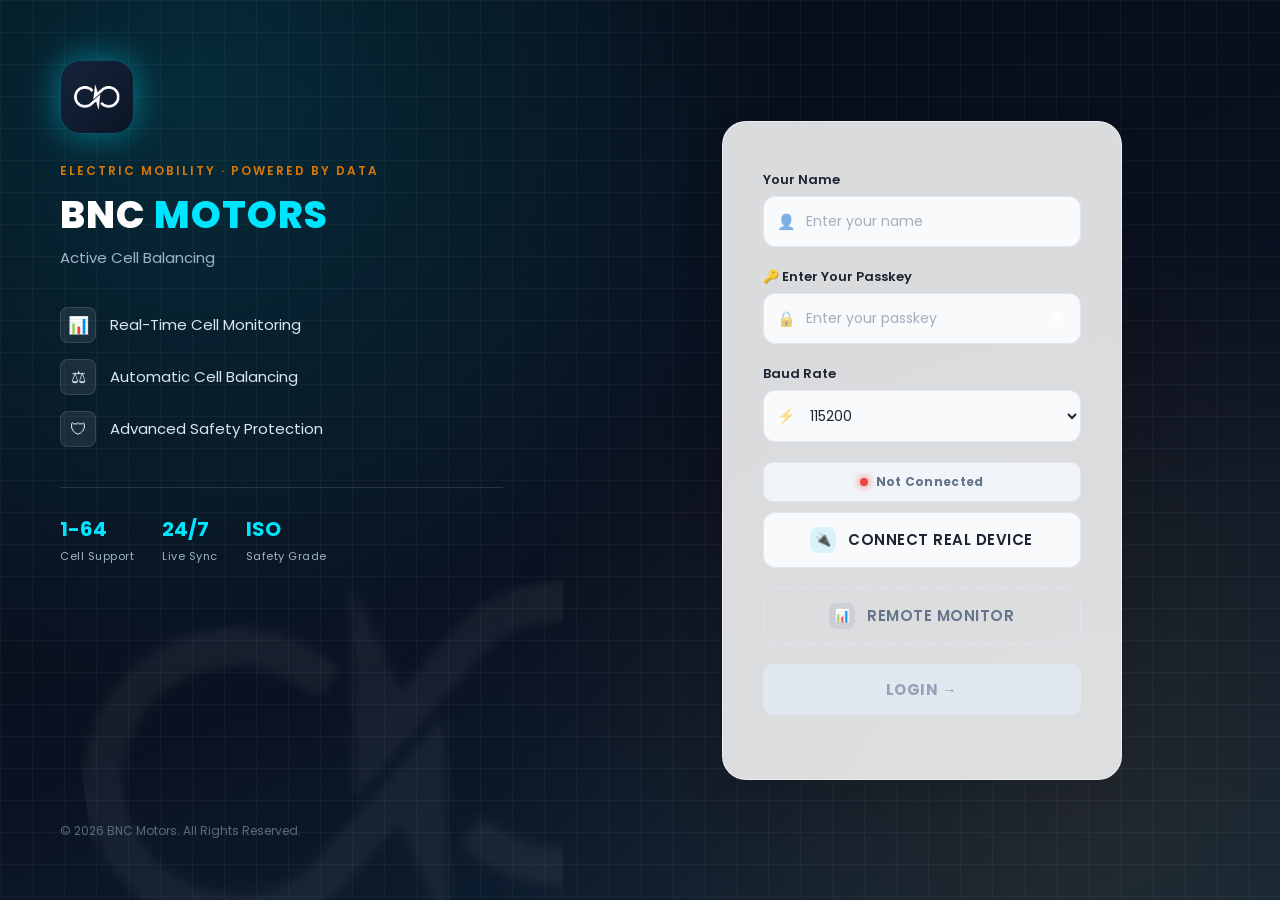
==== login.html @ 466d5163 "Add files via upload" ====
<!DOCTYPE html>
<html lang="en">

<head>

    <meta charset="UTF-8">
    <meta name="viewport" content="width=device-width, initial-scale=1.0">

    <title>BNC Motors | BMS Login</title>

    <link rel="icon" type="image/svg+xml" href="data:image/svg+xml,<svg xmlns='http://www.w3.org/2000/svg' viewBox='0 0 100 100'><circle cx='50' cy='50' r='50' fill='%230a1526'/><image href='[data-uri]' x='16' y='31' width='68' height='38.6'/></svg>">

    <link rel="stylesheet" href="login.css">

    <link rel="manifest" href="manifest.json">

    <link href="https://fonts.googleapis.com/css2?family=Poppins:wght@300;400;500;600;700;800&display=swap" rel="stylesheet">

</head>

<body>

<div class="top-toast" id="topToast"></div>

<div class="login-page">

    <!-- ================= BRAND PANEL ================= -->
    <div class="brand-panel">

        <!-- Watermark: real company logo, faint -->
        <img class="brand-watermark" src="bnc-logo.png" alt="">

        <div class="brand-content">

            <div class="brand-logo">
                <img src="bnc-logo.png" alt="BNC Motors logo">
            </div>

            <p class="brand-eyebrow">Electric Mobility · Powered by Data</p>

            <h1>BNC <span>MOTORS</span></h1>

            <p class="brand-tagline">Active Cell Balancing</p>

            <ul class="brand-features">

                <li><span>📊</span> Real-Time Cell Monitoring</li>

                <li><span>⚖</span> Automatic Cell Balancing</li>

                <li><span>🛡</span> Advanced Safety Protection</li>

            </ul>

            <div class="brand-stats">

                <div><strong>1-64</strong><small>Cell Support</small></div>

                <div><strong>24/7</strong><small>Live Sync</small></div>

                <div><strong>ISO</strong><small>Safety Grade</small></div>

            </div>

        </div>

        <p class="brand-footer">© 2026 BNC Motors. All Rights Reserved.</p>

    </div>

    <!-- ================= FORM PANEL ================= -->
    <div class="form-panel">

        <div class="login-box">


            <form id="loginForm">

                <!-- Owner Name -->

                <div class="input-box">

                    <label for="ownerName">Your Name</label>

                    <div class="field-wrap">

                        <span class="field-icon">👤</span>

                        <input
                            type="text"
                            id="ownerName"
                            placeholder="Enter your name"
                            autocomplete="name">

                    </div>

                </div>

                <!-- Passkey -->

                <div class="key-panel" id="keyPanel"></div>

                <!-- Must match the device's baud rate exactly — a mismatch
                     connects fine but delivers unreadable bytes -->

                <div class="input-box">

                    <label for="baudRate">Baud Rate</label>

                    <div class="field-wrap">

                        <span class="field-icon">⚡</span>

                        <select id="baudRate">
                            <option value="9600">9600</option>
                            <option value="19200">19200</option>
                            <option value="38400">38400</option>
                            <option value="57600">57600</option>
                            <option value="115200" selected>115200</option>
                            <option value="230400">230400</option>
                        </select>

                    </div>

                </div>

                <!-- USB Connection — status pill + separate action button,
                     matching the dashboard's Real Device indicator -->

                <div class="device-status" id="deviceStatus">
                    <span class="status-dot disconnected" id="usbDot"></span>
                    <span id="usbStatusLabel">Not Connected</span>
                </div>

                <button
                    type="button"
                    id="connectBtn"
                    class="connect-real-btn"
                    onclick="showConnectOverlay()">

                    <span class="btn-icon">🔌</span> CONNECT REAL DEVICE

                </button>

                <!-- No BMS device on hand — proceed with simulated
                     readings instead of a live connection -->
                <button
                    type="button"
                    id="automaticValuesBtn"
                    class="automatic-values-btn">

                    <span class="btn-icon">📊</span> REMOTE MONITOR

                </button>

                <!-- Login / Generate Button -->

                <button
                    type="submit"
                    id="loginBtn"
                    disabled>

                    LOGIN →

                </button>

            </form>

            <div id="message"></div>

        </div>

    </div>

</div>

<!-- ================= CONNECT DEVICE OVERLAY ================= -->
<div class="connect-overlay" id="connectOverlay">

    <div class="connect-box">

        <div class="connect-icon">
            <svg viewBox="0 0 64 64" width="34" height="34">
                <defs>
                    <linearGradient id="usbBody" x1="0" y1="0" x2="1" y2="1">
                        <stop offset="0%" stop-color="#cbd5e1"/>
                        <stop offset="100%" stop-color="#64748b"/>
                    </linearGradient>
                    <linearGradient id="usbCable" x1="0" y1="0" x2="1" y2="0">
                        <stop offset="0%" stop-color="#0f172a"/>
                        <stop offset="100%" stop-color="#1e293b"/>
                    </linearGradient>
                </defs>
                <rect x="2" y="27" width="14" height="10" rx="4" fill="url(#usbCable)"/>
                <rect x="12" y="20" width="50" height="24" rx="10" fill="url(#usbBody)"/>
                <rect x="22" y="27" width="10" height="10" rx="2" fill="#1e293b"/>
                <rect x="42" y="27" width="10" height="10" rx="2" fill="#1e293b"/>
            </svg>
        </div>

        <h3>Select Your BMS Device</h3>

        <p>A system dialog will list your available ports. Select your BMS device (or <strong>"Communications Port (COM1)"</strong>) and click <strong>Connect</strong>.</p>

        <button type="button" id="proceedConnectBtn" class="continue-btn">Continue →</button>

        <button type="button" class="connect-cancel" id="cancelConnectBtn">Cancel</button>

    </div>

</div>

<!-- ================= POST-LOGIN SPLASH ================= -->
<div class="splash-overlay" id="splashOverlay">

    <div class="splash-logo">
        <img src="bnc-logo.png" alt="BNC Motors logo">
    </div>

    <div class="splash-word">BNC <span>MOTORS</span></div>

    <p class="splash-sub">Loading your BMS dashboard…</p>

    <div class="splash-dots">
        <span></span><span></span><span></span>
    </div>

</div>

<script src="login.js"></script>

</body>

</html>
---- login.css ----
:root{

--bg:#eef2f8;
--surface:#ffffff;
--text:#1b2430;
--text-dim:#64748b;
--cyan:#0e7490;
--blue:#2f7dff;
--amber:#d97706;
--border:#e2e8f0;
--dark:#1b2430;

/* Brand panel (left half) — bright accents for its dark blue background */
--brand-accent:#00e5ff;
--brand-dim:#9fb3c8;

}

*{
margin:0;
padding:0;
box-sizing:border-box;
font-family:Poppins,sans-serif;
}

html,body{

height:100%;

}

.login-page{

display:flex;

min-height:100vh;

position:relative;

/* The dark engineering-grid backdrop now spans the ENTIRE page, not
   just the left half — the login card floats as a glass overlay on
   top of it instead of sitting over a plain gray void. */
background:
    radial-gradient(circle at 15% 10%,rgba(0,229,255,.14),transparent 45%),
    radial-gradient(circle at 85% 90%,rgba(217,119,6,.10),transparent 45%),
    linear-gradient(160deg,#060b16 0%,#0a1120 55%,#0d2438 100%);

}

.login-page::before{

content:"";

position:absolute;

inset:0;

background-image:linear-gradient(rgba(255,255,255,.035) 1px,transparent 1px),
                  linear-gradient(90deg,rgba(255,255,255,.035) 1px,transparent 1px);

background-size:32px 32px;

pointer-events:none;

}

/* ==========================================
   BRAND PANEL (LEFT)
========================================== */

.brand-panel{

flex:0 0 44%;

position:relative;

z-index:1;

overflow:hidden;

padding:60px;

display:flex;

flex-direction:column;

justify-content:space-between;

color:#ffffff;

}

.brand-watermark{

position:absolute;

width:640px;

height:auto;

right:-160px;

bottom:-40px;

opacity:.05;

transform:rotate(-8deg);

pointer-events:none;

object-fit:contain;

}

.brand-content{

position:relative;

z-index:1;

}

.brand-logo{

width:74px;

height:74px;

border-radius:20px;

background:linear-gradient(135deg,#16233a,#0a1526);

border:1px solid rgba(0,229,255,.25);

display:flex;

justify-content:center;

align-items:center;

margin-bottom:28px;

box-shadow:0 0 35px rgba(0,229,255,.45);

}

.brand-logo img{

width:46px;

height:auto;

object-fit:contain;

}

.brand-eyebrow{

color:var(--amber);

font-size:12px;

font-weight:600;

letter-spacing:2px;

text-transform:uppercase;

margin-bottom:14px;

}

.brand-content h1{

font-size:38px;

font-weight:800;

letter-spacing:1px;

margin-bottom:10px;

line-height:1.1;

color:#ffffff;

}

.brand-content h1 span{

color:var(--brand-accent);

}

.brand-tagline{

color:var(--brand-dim);

font-size:15px;

margin-bottom:38px;

}

.brand-features{

list-style:none;

margin-bottom:40px;

}

.brand-features li{

display:flex;

align-items:center;

gap:14px;

margin-bottom:16px;

font-size:15px;

color:#dbe6f2;

}

.brand-features li span{

width:36px;

height:36px;

border-radius:8px;

background:rgba(255,255,255,.08);

border:1px solid rgba(255,255,255,.12);

display:flex;

justify-content:center;

align-items:center;

font-size:17px;

flex-shrink:0;

}

.brand-stats{

display:flex;

gap:28px;

padding-top:26px;

border-top:1px solid rgba(255,255,255,.12);

}

.brand-stats div{

display:flex;

flex-direction:column;

}

.brand-stats strong{

font-size:20px;

color:var(--brand-accent);

font-weight:700;

}

.brand-stats small{

color:var(--brand-dim);

font-size:11px;

letter-spacing:.5px;

margin-top:4px;

}

.brand-footer{

position:relative;

z-index:1;

font-size:12px;

color:#5a6b80;

}

/* ==========================================
   FORM PANEL (RIGHT)
========================================== */

.form-panel{

flex:1;

position:relative;

z-index:1;

display:flex;

align-items:center;

justify-content:center;

padding:40px;

}

.login-box{

width:100%;

max-width:400px;

/* Semi-transparent white lets the grid subtly show through */
background:rgba(255,255,255,.85);

backdrop-filter:blur(16px);

-webkit-backdrop-filter:blur(16px);

padding:48px 40px;

border-radius:24px;

box-shadow:0 20px 40px rgba(0,0,0,.1);

border:1px solid rgba(255,255,255,.5);

animation:riseIn .5s ease;

}

@keyframes riseIn{

from{ opacity:0; transform:translateY(16px); }
to{ opacity:1; transform:translateY(0); }

}

.login-box h2{

color:var(--text);

font-size:27px;

font-weight:700;

margin-bottom:6px;

}

.subtitle{

color:var(--text-dim);

font-size:14px;

margin-bottom:30px;

}

.input-box{

margin-bottom:20px;

}

.input-box label{

display:block;

font-size:13px;

font-weight:600;

color:var(--text);

margin-bottom:6px;

}

.field-wrap{

position:relative;

display:flex;

align-items:center;

}

.field-icon{

position:absolute;

left:14px;

font-size:15px;

opacity:.55;

pointer-events:none;

}

/* Standardized, sleek inputs — plain and uncluttered */
.field-wrap input{

width:100%;

padding:14px 16px 14px 42px;

border:1px solid #e2e8f0;

outline:none;

border-radius:12px;

background:#f8fafc;

color:var(--text);

font-size:14px;

transition:all .2s ease;

}

.field-wrap input:focus{

border-color:#00d2ff;

box-shadow:0 0 0 3px rgba(0,210,255,.15);

background:#ffffff;

}

.field-wrap input::placeholder{

color:#a4afbd;

}

/* Baud rate picker — matched to the text fields above it */
.field-wrap select{

width:100%;

padding:14px 16px 14px 42px;

border:1px solid #e2e8f0;

outline:none;

border-radius:12px;

background:#f8fafc;

color:var(--text);

font-size:14px;

font-family:inherit;

cursor:pointer;

transition:all .2s ease;

}

.field-wrap select:focus{

border-color:#00d2ff;

box-shadow:0 0 0 3px rgba(0,210,255,.15);

background:#ffffff;

}

.toggle-pass{

position:absolute;

right:6px;

width:auto;

padding:6px 10px;

background:transparent;

border:none;

box-shadow:none;

font-size:15px;

cursor:pointer;

}

.toggle-pass:hover{

transform:none;

box-shadow:none;

background:rgba(0,0,0,.05);

border-radius:8px;

}

/* No colored container box — reads as a plain, clean form field,
   consistent with "Your Name" above it. Only status indicators
   (USB connection) keep a distinct background treatment. */
.key-panel{

margin-bottom:20px;

text-align:left;

}

.key-panel h3{

color:var(--text);

font-size:13px;

font-weight:600;

margin-bottom:6px;

}

.key-hint{

font-size:12px;

color:var(--text-dim);

margin-top:8px;

line-height:1.5;

}

.reset-key{

width:auto;

background:transparent;

color:var(--text-dim);

border:none;

box-shadow:none;

padding:4px 0;

font-size:12px;

font-weight:600;

text-decoration:underline;

cursor:pointer;

}

.reset-key:hover{

color:var(--text);

transform:none;

box-shadow:none;

}

button{

width:100%;

padding:14px;

border:none;

border-radius:10px;

font-size:15px;

letter-spacing:.5px;

cursor:pointer;

font-weight:700;

background:linear-gradient(135deg,#00b4db,#0083b0);

color:#ffffff;

transition:.25s;

}

button:hover{

transform:translateY(-1px);

box-shadow:0 10px 24px rgba(0,180,219,.35);

}

#message{

margin-top:16px;

font-size:14px;

font-weight:600;

color:#dc2626;

text-align:center;

}

/* USB connection — a status pill on top, and a separate plain
   action button below it, matching the dashboard's own Real Device
   indicator so the two pages read as the same product. */
.device-status{

margin-top:20px;

display:flex;

align-items:center;

justify-content:center;

gap:8px;

padding:10px;

background:#f1f5f9;

border:1px solid var(--border);

border-radius:10px;

font-size:12px;

font-weight:700;

letter-spacing:.3px;

color:var(--text-dim);

}

.connect-real-btn{

margin:10px 0 20px;

background:#f8fafc;

color:var(--text);

border:1px solid var(--border);

border-radius:12px;

font-weight:600;

display:flex;

align-items:center;

justify-content:center;

gap:12px;

}

.connect-real-btn:hover{

background:#eef2f8;

border-color:#00b4db;

box-shadow:0 8px 20px rgba(0,180,219,.15);

transform:translateY(-1px);

}

.connect-real-btn .btn-icon{

width:26px;

height:26px;

flex-shrink:0;

border-radius:8px;

background:rgba(0,180,219,.12);

display:flex;

align-items:center;

justify-content:center;

font-size:13px;

}

/* Secondary path — no device on hand, proceed on simulated data.
   Deliberately quieter than Connect Real Device so it doesn't compete
   with the primary path, but still clearly clickable. */
.automatic-values-btn{

margin:0 0 20px;

background:transparent;

color:var(--text-dim);

border:1px dashed var(--border);

border-radius:12px;

font-weight:600;

display:flex;

align-items:center;

justify-content:center;

gap:12px;

}

.automatic-values-btn:hover{

background:#f8fafc;

border-color:#94a3b8;

color:var(--text);

box-shadow:none;

transform:none;

}

.automatic-values-btn.selected{

background:rgba(22,163,74,.08);

border:1px solid #16a34a;

color:#16a34a;

}

.automatic-values-btn .btn-icon{

width:26px;

height:26px;

flex-shrink:0;

border-radius:8px;

background:rgba(100,116,139,.12);

display:flex;

align-items:center;

justify-content:center;

font-size:13px;

}

.status-dot{

width:8px;

height:8px;

border-radius:50%;

flex-shrink:0;

}

.status-dot.disconnected{

background-color:#ef4444;

box-shadow:0 0 8px #ef4444;

animation:usbPulse 1.6s ease-in-out infinite;

}

.status-dot.connected{

background-color:#22c55e;

box-shadow:0 0 8px #22c55e;

animation:none;

}

@keyframes usbPulse{

0%,100%{ opacity:1; }
50%{ opacity:.5; }

}

#loginBtn:disabled{

background:var(--border);

color:#94a3b8;

cursor:not-allowed;

}

#loginBtn:disabled:hover{

transform:none;

box-shadow:none;

}

.register-text{

margin-top:26px;

text-align:center;

font-size:14px;

color:var(--text-dim);

}

.register-text a{

color:var(--blue);

font-weight:600;

text-decoration:none;

}

.register-text a:hover{

text-decoration:underline;

}

/* ==========================================
   RESPONSIVE
========================================== */

@media(max-width:900px){

.login-page{

flex-direction:column;

}

.brand-panel{

flex:0 0 auto;

padding:40px 30px;

}

.brand-features,.brand-stats{

display:none;

}

.form-panel{

padding:30px 20px;

}

}

/* ==========================================
   CONNECT DEVICE OVERLAY
   (a real OS/browser device picker still has
   to open after this — that dialog itself
   can't be restyled, this just eases into it)
========================================== */

.connect-overlay{

display:none;

position:fixed;

inset:0;

background:rgba(15,23,42,.55);

backdrop-filter:blur(4px);

z-index:9000;

align-items:center;

justify-content:center;

padding:20px;

}

.connect-overlay.open{

display:flex;

}

.connect-box{

width:100%;

max-width:380px;

background:var(--surface);

border-radius:20px;

padding:36px 32px;

text-align:center;

box-shadow:0 30px 70px rgba(15,23,42,.35);

animation:riseIn .3s ease;

}

.connect-icon{

width:64px;

height:64px;

margin:0 auto 18px;

border-radius:50%;

background:linear-gradient(135deg,#1e293b,#0f172a);

display:flex;

align-items:center;

justify-content:center;

box-shadow:0 8px 24px rgba(15,23,42,.35);

}

/* Deep navy pill — matches BNC Motors' industrial-automotive vibe */
.continue-btn{

background:linear-gradient(135deg,#1e293b 0%,#0f172a 100%);

}

.continue-btn:hover{

box-shadow:0 10px 24px rgba(15,23,42,.4);

}

.connect-box h3{

color:var(--text);

font-size:19px;

font-weight:700;

margin-bottom:10px;

}

.connect-box p{

color:var(--text-dim);

font-size:13px;

line-height:1.6;

margin-bottom:22px;

}

.connect-box button{

margin-top:0;

}

.connect-cancel{

margin-top:10px !important;

background:transparent;

color:var(--text-dim);

box-shadow:none;

}

.connect-cancel:hover{

background:rgba(0,0,0,.04);

box-shadow:none;

transform:none;

color:var(--text);

}

/* ==========================================
   TOP TOAST (e.g. logout confirmation)
========================================== */

.top-toast{

position:fixed;

top:24px;

left:50%;

transform:translateX(-50%) translateY(-16px);

z-index:10000;

background:linear-gradient(135deg,#16a34a,#15803d);

color:#ffffff;

font-size:14px;

font-weight:600;

padding:14px 26px;

border-radius:12px;

box-shadow:0 12px 28px rgba(21,128,61,.35);

opacity:0;

pointer-events:none;

transition:opacity .3s ease,transform .3s ease;

}

.top-toast.show{

opacity:1;

transform:translateX(-50%) translateY(0);

}

.top-toast.warning{

background:linear-gradient(135deg,#f59e0b,#d97706);

box-shadow:0 12px 28px rgba(217,119,6,.35);

}

/* ==========================================
   POST-LOGIN SPLASH
========================================== */

.splash-overlay{

display:none;

position:fixed;

inset:0;

z-index:9999;

flex-direction:column;

align-items:center;

justify-content:center;

background:
    radial-gradient(circle at 50% 30%,rgba(0,229,255,.10),transparent 55%),
    linear-gradient(160deg,#060b16 0%,#0a1120 55%,#0d2438 100%);

}

.splash-overlay.show{

display:flex;

animation:splashFadeIn .4s ease;

}

@keyframes splashFadeIn{

from{ opacity:0; }
to{ opacity:1; }

}

.splash-logo{

width:96px;

height:96px;

border-radius:24px;

background:linear-gradient(135deg,#16233a,#0a1526);

border:1px solid rgba(0,229,255,.3);

display:flex;

align-items:center;

justify-content:center;

box-shadow:0 0 50px rgba(0,229,255,.5);

margin-bottom:26px;

animation:splashPop .6s cubic-bezier(.34,1.56,.64,1);

}

.splash-logo img{

width:58px;

height:auto;

object-fit:contain;

}

@keyframes splashPop{

from{ transform:scale(.6); opacity:0; }
to{ transform:scale(1); opacity:1; }

}

.splash-word{

color:#ffffff;

font-size:26px;

font-weight:800;

letter-spacing:2px;

margin-bottom:8px;

}

.splash-word span{

color:var(--brand-accent);

}

.splash-sub{

color:var(--brand-dim);

font-size:14px;

margin-bottom:26px;

}

.splash-dots{

display:flex;

gap:8px;

}

.splash-dots span{

width:9px;

height:9px;

border-radius:50%;

background:var(--brand-accent);

opacity:.3;

animation:splashDotPulse 1.1s ease-in-out infinite;

}

.splash-dots span:nth-child(2){ animation-delay:.15s; }
.splash-dots span:nth-child(3){ animation-delay:.3s; }

@keyframes splashDotPulse{

0%,100%{ opacity:.3; transform:scale(1); }
50%{ opacity:1; transform:scale(1.3); }

}
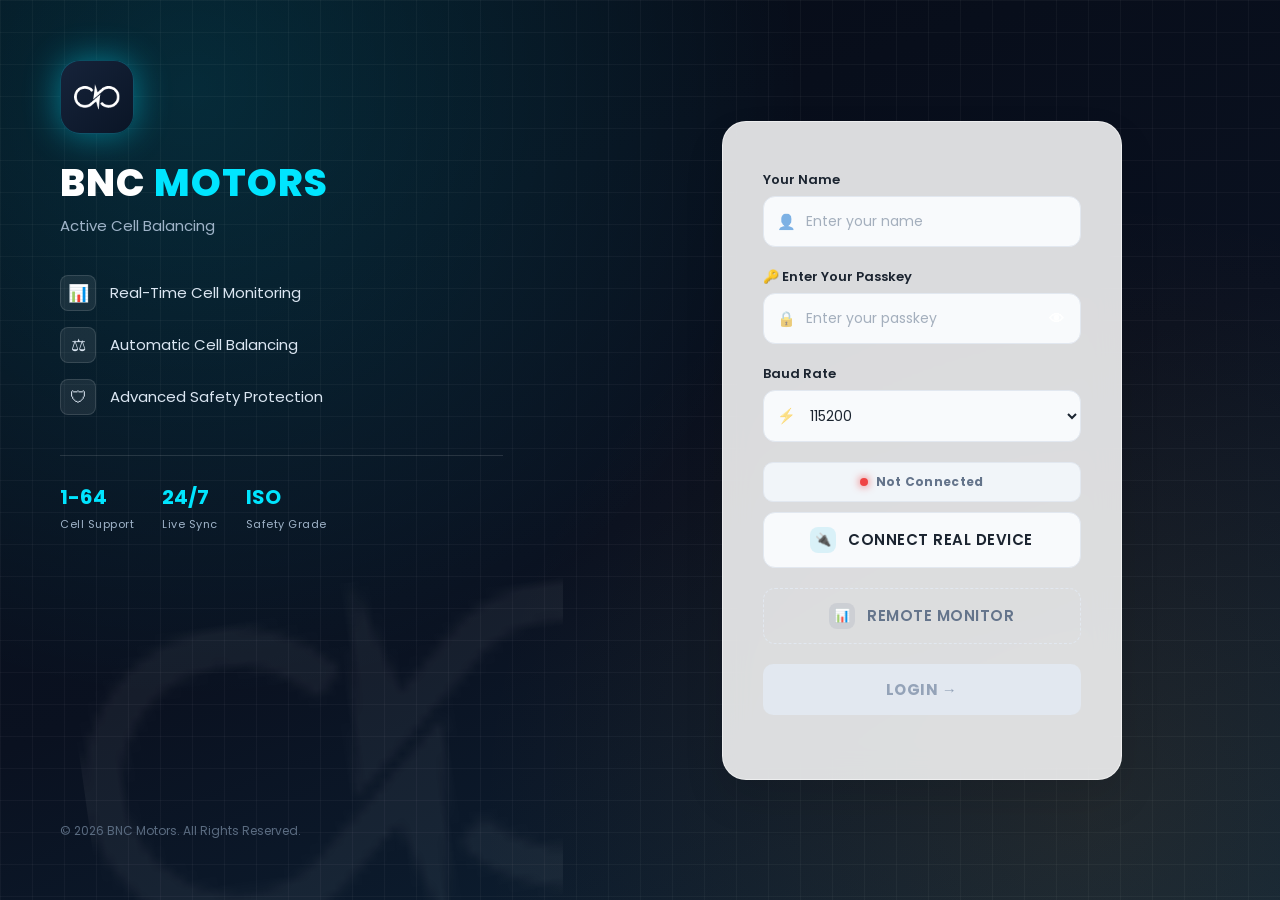
==== commit 1f2f6a9d: "fIX LOGIN" ====
--- a/login.html
+++ b/login.html
@@ -35,8 +35,6 @@
             <div class="brand-logo">
                 <img src="bnc-logo.png" alt="BNC Motors logo">
             </div>
-
-            <p class="brand-eyebrow">Electric Mobility · Powered by Data</p>
 
             <h1>BNC <span>MOTORS</span></h1>
 
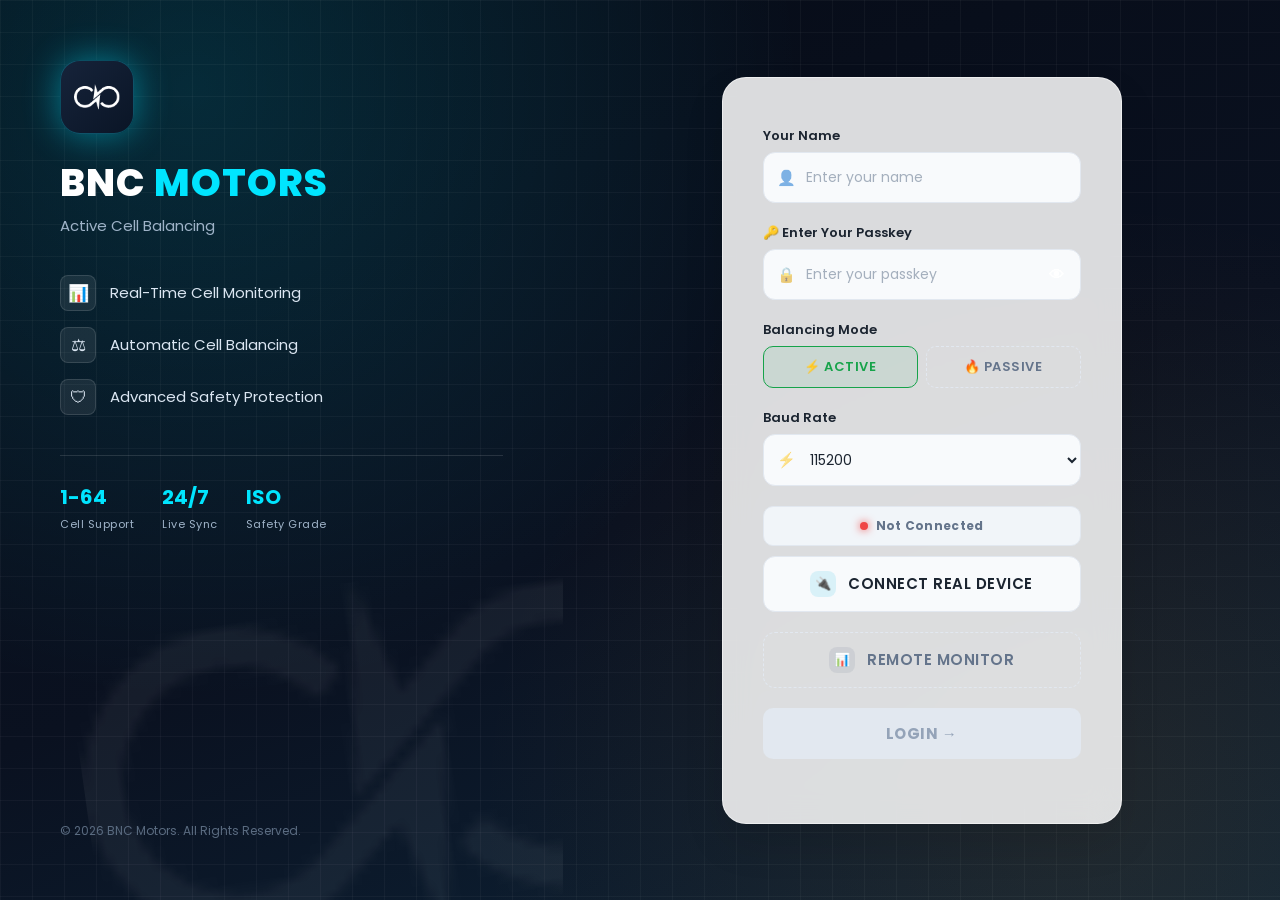
==== commit 22c158cd: "Add Active/Passive balancing mode" ====
--- a/login.html
+++ b/login.html
@@ -97,6 +97,37 @@
                 <!-- Passkey -->
 
                 <div class="key-panel" id="keyPanel"></div>
+
+                <!-- Balancing Mode — Active transfers charge cell-to-cell,
+                     Passive bleeds excess off through a resistor. Choice is
+                     remembered like Baud Rate and still changeable later on
+                     the dashboard. -->
+
+                <div class="input-box">
+
+                    <label>Balancing Mode</label>
+
+                    <div class="mode-toggle-row" id="balancingModeToggle">
+
+                        <button
+                            type="button"
+                            class="mode-toggle-btn selected"
+                            id="modeActiveBtn"
+                            onclick="setLoginBalancingMode('active')">
+                            ⚡ ACTIVE
+                        </button>
+
+                        <button
+                            type="button"
+                            class="mode-toggle-btn"
+                            id="modePassiveBtn"
+                            onclick="setLoginBalancingMode('passive')">
+                            🔥 PASSIVE
+                        </button>
+
+                    </div>
+
+                </div>
 
                 <!-- Must match the device's baud rate exactly — a mismatch
                      connects fine but delivers unreadable bytes -->
--- a/login.css
+++ b/login.css
@@ -815,6 +815,60 @@
 
 }
 
+.mode-toggle-row{
+
+display:flex;
+
+gap:8px;
+
+}
+
+.mode-toggle-btn{
+
+flex:1;
+
+padding:10px 12px;
+
+background:transparent;
+
+color:var(--text-dim);
+
+border:1px dashed var(--border);
+
+border-radius:10px;
+
+font-weight:600;
+
+font-size:13px;
+
+font-family:inherit;
+
+cursor:pointer;
+
+transition:.2s;
+
+}
+
+.mode-toggle-btn:hover{
+
+background:#f8fafc;
+
+border-color:#94a3b8;
+
+color:var(--text);
+
+}
+
+.mode-toggle-btn.selected{
+
+background:rgba(22,163,74,.08);
+
+border:1px solid #16a34a;
+
+color:#16a34a;
+
+}
+
 .status-dot{
 
 width:8px;
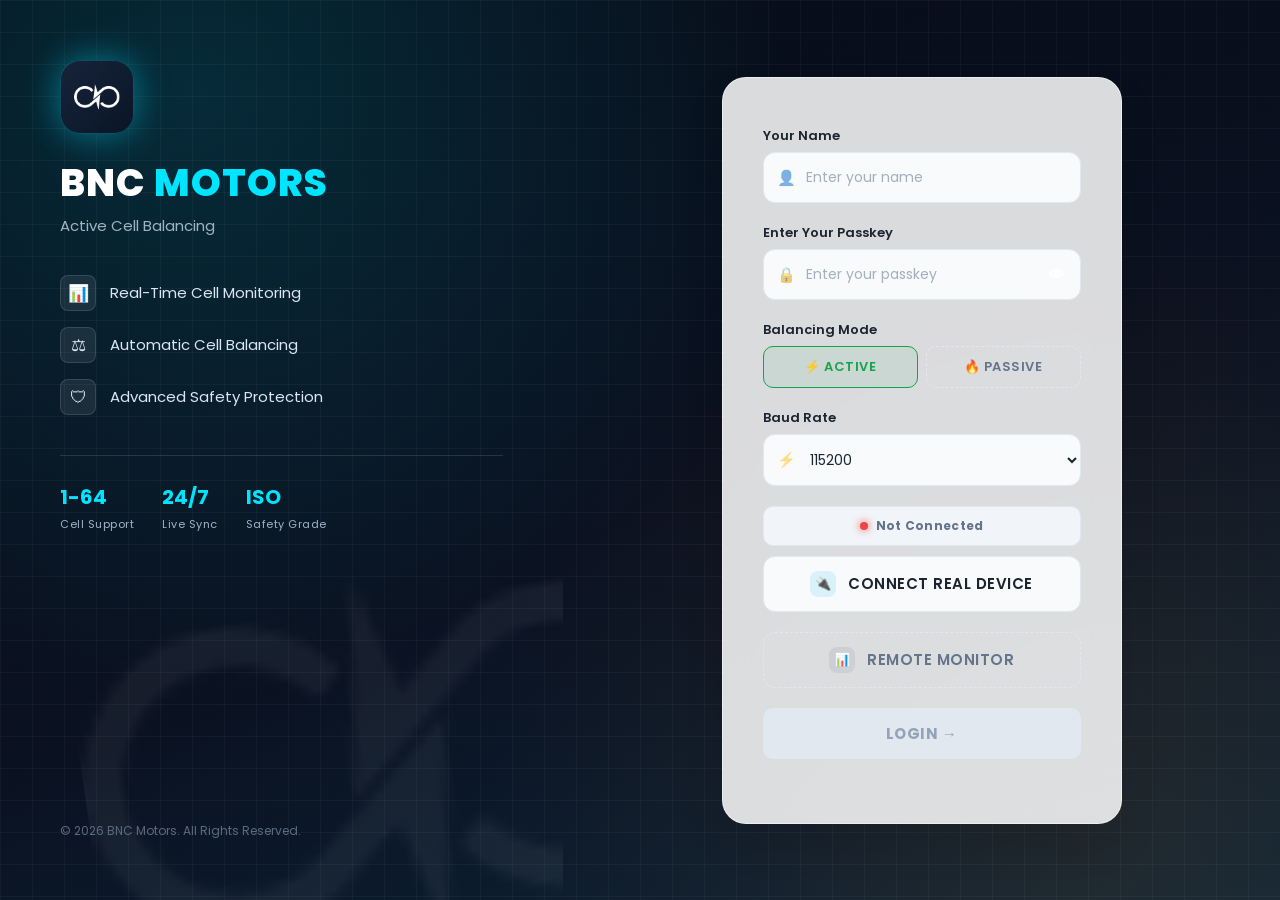
==== commit 44cb1377: "login" ====
--- a/login.html
+++ b/login.html
@@ -256,7 +256,7 @@
 
 </div>
 
-<script src="login.js"></script>
+<script src="login.js?v=20260917a"></script>
 
 </body>
 
